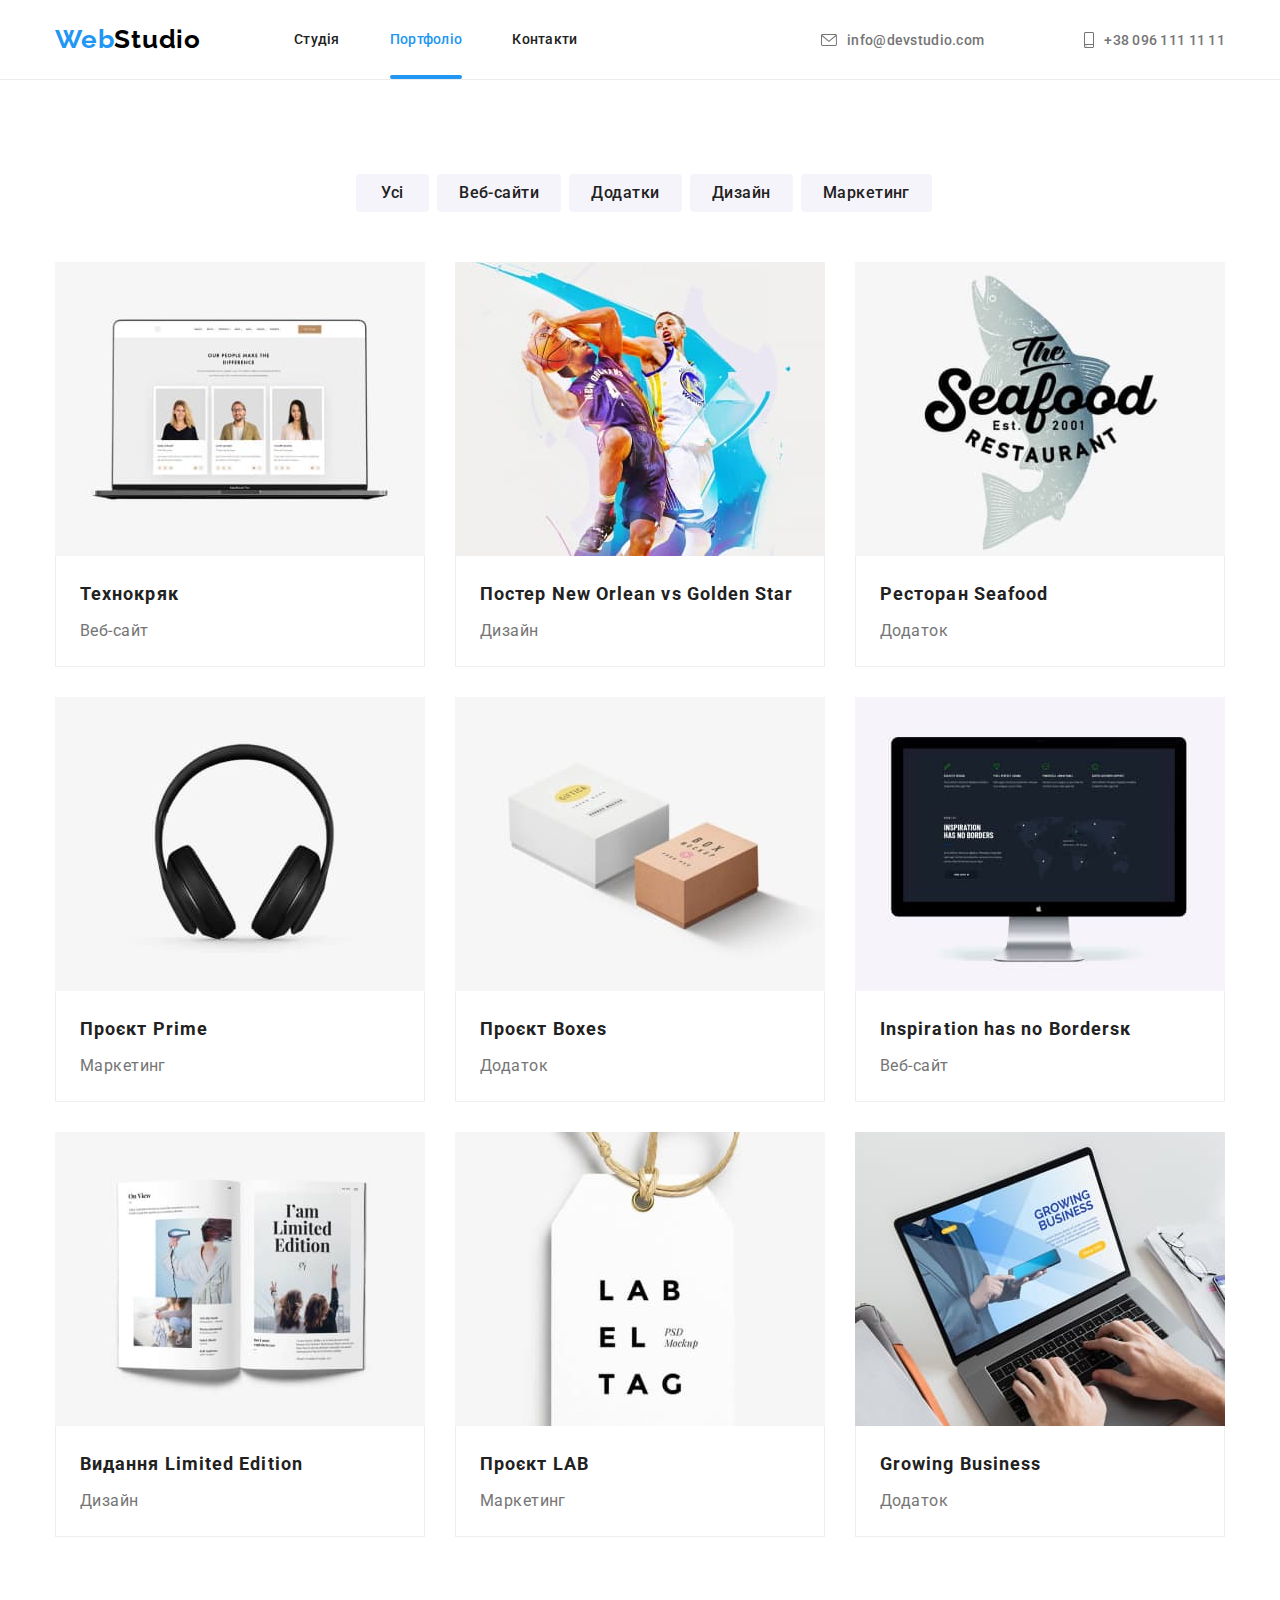
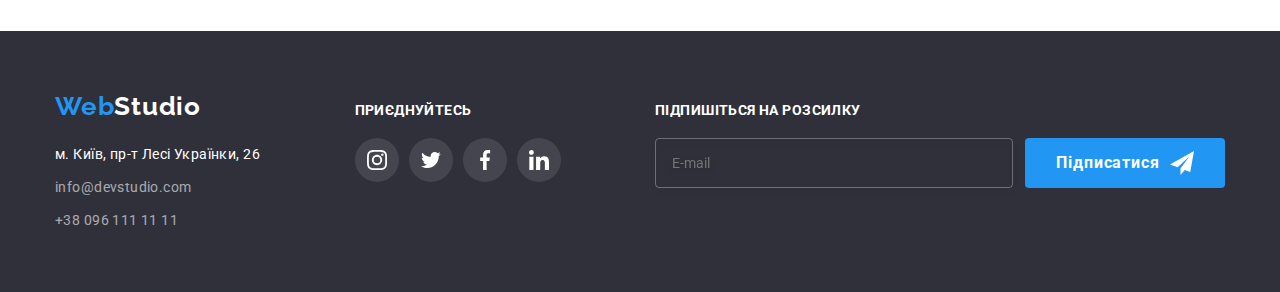
==== portfolio.html @ 98668992 "Initial commit" ====
<!DOCTYPE html>
<html lang="uk">
  <head>
    <meta charset="UTF-8" />
    <meta http-equiv="X-UA-Compatible" content="IE=edge" />
    <meta name="viewport" content="width=device-width, initial-scale=1.0" />
    <title>Portfolio</title>

    <!-- font family  -->
    <link rel="preconnect" href="https://fonts.googleapis.com" />
    <link rel="preconnect" href="https://fonts.gstatic.com" crossorigin />
    <link
      href="https://fonts.googleapis.com/css2?family=Raleway:wght@700&family=Roboto:wght@400;500;700;900&display=swap"
      rel="stylesheet"
    />
    <link
      rel="stylesheet"
      href="https://cdnjs.cloudflare.com/ajax/libs/modern-normalize/1.1.0/modern-normalize.css"
      integrity="sha512-Y0MM+V6ymRKN2zStTqzQ227DWhhp4Mzdo6gnlRnuaNCbc+YN/ZH0sBCLTM4M0oSy9c9VKiCvd4Jk44aCLrNS5Q=="
      crossorigin="anonymous"
      referrerpolicy="no-referrer"
    />
    <link rel="stylesheet" href="./css/style.css" />
  </head>

  <body>
    <!-- header -->
    <header class="header">
      <div class="container header-container">
        <nav class="nav">
          <a class="logo link" href="./index.html"> <span class="accent">Web</span>Studio</a>
          <ul class="site-nav list">
            <li class="nav-item"><a class="nav-link link" href="./index.html">Студія</a></li>
            <li class="nav-item">
              <a class="nav-link link current" href="./portfolio.html">Портфоліо</a>
            </li>
            <li class="nav-item"><a class="nav-link link" href="">Контакти</a></li>
          </ul>
        </nav>
        <ul class="cont-list list">
          <li class="nav-item">
            <a href="mailto:info@devstudio.com" class="cont-link link">
              <svg class="cont-icon" width="16" height="12">
                <use href="./images/icons.svg#icon-envelope"></use>
              </svg>
              info@devstudio.com
            </a>
          </li>
          <li class="nav-item">
            <a class="cont-link link" href="tel:+38 096 111 11 11">
              <svg class="cont-icon" width="10" height="16">
                <use href="./images/icons.svg#icon-smartphone"></use>
              </svg>
              +38 096 111 11 11
            </a>
          </li>
        </ul>
      </div>
    </header>
    <!-- main -->
    <main>
      <!-- section portfolio -->
      <section class="section portfolio">
        <div class="container">
          <h1 class="visually-hidden">projects</h1>
          <ul class="buttons list">
            <li><button class="filter-btn" type="button">Усі</button></li>
            <li><button class="filter-btn" type="button">Веб-сайти</button></li>
            <li><button class="filter-btn" type="button">Додатки</button></li>
            <li><button class="filter-btn" type="button">Дизайн</button></li>
            <li><button class="filter-btn" type="button">Маркетинг</button></li>
          </ul>
          <ul class="project list">
            <li class="project-item">
              <a href="" class="project-item-link">
                <div class="portfolio-over-wrap">
                  <img src="./images/portfolio_1.jpg" alt="web-site" width="370" />
                  <p class="portfolio-over-text">
                    Ресурс пропонує комплексні пропозиції з різним рівнем функціоналу та сервісів.
                    Все це дозволить відвідувачу отримати вичерпні відомості про компанію чи
                    приватну особy.
                  </p>
                </div>
                <div class="features">
                  <h2 class="portfolio-title">Технокряк</h2>
                  <p class="portfolio-text">Веб-сайт</p>
                </div>
              </a>
            </li>
            <li class="project-item">
              <a href="" class="project-item-link">
                <div class="portfolio-over-wrap">
                  <img src="./images/portfolio_2.jpg" alt="poster" width="370" />
                  <p class="portfolio-over-text">
                    Ресурс пропонує комплексні пропозиції з різним рівнем функціоналу та сервісів.
                    Все це дозволить відвідувачу отримати вичерпні відомості про компанію чи
                    приватну особу.
                  </p>
                </div>
                <div class="features">
                  <h2 class="portfolio-title">Постер New Orlean vs Golden Star</h2>
                  <p class="portfolio-text">Дизайн</p>
                </div>
              </a>
            </li>
            <li class="project-item">
              <a href="" class="project-item-link">
                <div class="portfolio-over-wrap">
                  <img src="./images/portfolio_3.jpg" alt="Restaurant" width="370" />
                  <p class="portfolio-over-text">
                    Ресурс пропонує комплексні пропозиції з різним рівнем функціоналу та сервісів.
                    Все це дозволить відвідувачу отримати вичерпні відомості про компанію чи
                    приватну особу.
                  </p>
                </div>
                <div class="features">
                  <h2 class="portfolio-title">Ресторан Seafood</h2>
                  <p class="portfolio-text">Додаток</p>
                </div>
              </a>
            </li>
            <li class="project-item">
              <a href="" class="project-item-link">
                <div class="portfolio-over-wrap">
                  <img src="./images/portfolio_4.jpg" alt="prime-project" width="370" />
                  <p class="portfolio-over-text">
                    Ресурс пропонує комплексні пропозиції з різним рівнем функціоналу та сервісів.
                    Все це дозволить відвідувачу отримати вичерпні відомості про компанію чи
                    приватну особу.
                  </p>
                </div>
                <div class="features">
                  <h2 class="portfolio-title">Проєкт Prime</h2>
                  <p class="portfolio-text">Маркетинг</p>
                </div>
              </a>
            </li>
            <li class="project-item">
              <a href="" class="project-item-link">
                <div class="portfolio-over-wrap">
                  <img src="./images/portfolio_5.jpg" alt="boxes-project" width="370" />
                  <p class="portfolio-over-text">
                    Ресурс пропонує комплексні пропозиції з різним рівнем функціоналу та сервісів.
                    Все це дозволить відвідувачу отримати вичерпні відомості про компанію чи
                    приватну особу.
                  </p>
                </div>
                <div class="features">
                  <h2 class="portfolio-title">Проєкт Boxes</h2>
                  <p class="portfolio-text">Додаток</p>
                </div>
              </a>
            </li>
            <li class="project-item">
              <a href="" class="project-item-link">
                <div class="portfolio-over-wrap">
                  <img src="./images/portfolio_6.jpg" alt="Inspiration" width="370" />
                  <p class="portfolio-over-text">
                    Ресурс пропонує комплексні пропозиції з різним рівнем функціоналу та сервісів.
                    Все це дозволить відвідувачу отримати вичерпні відомості про компанію чи
                    приватну особу.
                  </p>
                </div>
                <div class="features">
                  <h2 class="portfolio-title">Inspiration has no Bordersк</h2>
                  <p class="portfolio-text">Веб-сайт</p>
                </div>
              </a>
            </li>
            <li class="project-item">
              <a href="" class="project-item-link">
                <div class="portfolio-over-wrap">
                  <img src="./images/portfolio_7.jpg" alt="Limited-Edition" width="370" />
                  <p class="portfolio-over-text">
                    Ресурс пропонує комплексні пропозиції з різним рівнем функціоналу та сервісів.
                    Все це дозволить відвідувачу отримати вичерпні відомості про компанію чи
                    приватну особу.
                  </p>
                </div>
                <div class="features">
                  <h2 class="portfolio-title">Видання Limited Edition</h2>
                  <p class="portfolio-text">Дизайн</p>
                </div>
              </a>
            </li>
            <li class="project-item">
              <a href="" class="project-item-link">
                <div class="portfolio-over-wrap">
                  <img src="./images/portfolio_8.jpg" alt="LAB-project" width="370" />
                  <p class="portfolio-over-text">
                    Ресурс пропонує комплексні пропозиції з різним рівнем функціоналу та сервісів.
                    Все це дозволить відвідувачу отримати вичерпні відомості про компанію чи
                    приватну особу.
                  </p>
                </div>
                <div class="features">
                  <h2 class="portfolio-title">Проєкт LAB</h2>
                  <p class="portfolio-text">Маркетинг</p>
                </div>
              </a>
            </li>
            <li class="project-item">
              <a href="" class="project-item-link">
                <div class="portfolio-over-wrap">
                  <img src="./images/portfolio_9.jpg" alt="Growing-Business" width="370" />
                  <p class="portfolio-over-text">
                    Ресурс пропонує комплексні пропозиції з різним рівнем функціоналу та сервісів.
                    Все це дозволить відвідувачу отримати вичерпні відомості про компанію чи
                    приватну особу.
                  </p>
                </div>
                <div class="features">
                  <h2 class="portfolio-title">Growing Business</h2>
                  <p class="portfolio-text">Додаток</p>
                </div>
              </a>
            </li>
          </ul>
        </div>
      </section>
    </main>
    <!-- footer -->
    <footer class="footer">
      <div class="container footer-container">
        <div>
          <a class="footer-logo link" href="./index.html"> <span class="accent">Web</span>Studio</a>
          <address class="footer-address">
            <ul class="footer-list list">
              <li class="footer-adres-item">
                <a
                  class="contacts-adress link"
                  href="https://goo.gl/maps/Re9TB4cgeU6oJgfr6"
                  target="_blank"
                  rel="noopener noreferrer"
                  >м. Київ, пр-т Лесі Українки, 26</a
                >
              </li>
              <li class="footer-contact-item">
                <a class="contact-link link" href="mailto:info@devstudio.com">info@devstudio.com</a>
              </li>
              <li class="footer-contact-item">
                <a class="contact-link link" href="tel:+38 096 111 11 11">+38 096 111 11 11</a>
              </li>
            </ul>
          </address>
        </div>
        <div class="footer-social">
          <p class="footer-social-title">Приєднуйтесь</p>
          <ul class="footer-social-list list">
            <li class="footer-social-item">
              <a class="footer-social-link" href="">
                <svg class="footer-social-icon" width="20" height="20">
                  <use href="./images/icons.svg#icon-instagram-1"></use>
                </svg>
              </a>
            </li>
            <li class="footer-social-item">
              <a class="footer-social-link" href="">
                <svg class="footer-social-icon" width="20" height="20">
                  <use href="./images/icons.svg#icon-twit-1"></use>
                </svg>
              </a>
            </li>
            <li class="footer-social-item">
              <a class="footer-social-link" href="">
                <svg class="footer-social-icon" width="20" height="20">
                  <use href="./images/icons.svg#icon-facebook-1"></use>
                </svg>
              </a>
            </li>
            <li class="footer-social-item">
              <a class="footer-social-link" href="">
                <svg class="footer-social-icon" width="20" height="20">
                  <use href="./images/icons.svg#icon-linkedin-1"></use>
                </svg>
              </a>
            </li>
          </ul>
        </div>
        <div class="footer-signup">
          <form>
            <h2 class="footer-signup-title">Підпишіться на розсилку</h2>
            <div class="btn-icon">
              <input type="email" name="email" class="email-input" placeholder="E-mail"/>
              <button type="submit" class="form-send-btn">
                Підписатися
                <svg class="icon-btn" width="24" height="24">
                  <use href="./images/icons.svg#icon-send"></use>
                </svg>
              </button>
            </div>
          </form>
        </div>
      </div>
    </footer>
  </body>
</html>
---- css/style.css ----
:root {
  --main-color-white: #ffffff;
  --primary-tekst-color: #757575;
  --title-tekst-color: #212121;
  --accent-color: #2196f3;
  --accent-active: #188ce8;
  --background-color: #f5f4fa;
  --backgroung-color-accent: #2f303a;
  --box-shadow-color: rgba(0, 0, 0, 0.15);
  --border-works-color: #eeeeee;
  --timing-function: cubic-bezier(0.4, 0, 0.2, 1);
}

html {
  box-sizing: border-box;
}

*,
*::before,
*::after {
  box-sizing: inherit;
}

* {
  margin: 0;
  padding: 0;
  list-style: none;
  box-sizing: border-box;
}

p,
h1,
h2,
h3,
h4,
h5,
h6 {
  margin: 0;
}

ul,
ol {
  margin: 0;
  padding-left: 0;
}

button {
  cursor: pointer;
}

address {
  font-style: normal;
}

body {
  font-family: 'Roboto', sans-serif;
  font-size: 14px;
  color: var(--primary-tekst-color);
  background-color: var(--main-color-white);
  letter-spacing: 0.03em;
  margin: 0;
}

.link {
  text-decoration: none;
}

.list {
  list-style: none;
  padding: 0;
  margin: 0;
}

.container {
  width: 1200px;
  padding-left: 15px;
  margin: 0 auto;
  padding-right: 15px;
}

.box {
  margin: 0 auto;
}

img {
  display: block;
  max-width: 100%;
  height: auto;
}

.visually-hidden {
  position: absolute;
  white-space: nowrap;
  width: 1px;
  height: 1px;
  overflow: hidden;
  border: 0;
  padding: 0;
  clip: rect(0 0 0 0);
  clip-path: inset(50%);
  margin: -1px;
}

/* section*/

.section {
  padding-top: 94px;
  padding-bottom: 94px;
}

/* header */

header {
  padding: 24px 0;
  border-bottom: 1px solid #ececec;
}

.header-container {
  display: flex;
  align-items: center;
  gap: 30px;
}

/* logo */

.logo {
  font-family: 'Raleway';
  font-style: normal;
  font-weight: 700;
  font-size: 26px;
  line-height: calc(31 / 26);
  letter-spacing: 0.03em;
  color: #000000;
}
.accent {
  color: var(--accent-color);
}

/* site-nav */

.nav-item {
  margin-right: 50px;
}

.nav-item:last-child {
  margin-right: 0px;
}

.site-nav {
  position: relative;
  display: flex;
  margin-left: 93px;
}

.nav-link {
  font-weight: 500;
  line-height: calc(16 / 14);
  letter-spacing: 0.02em;
  color: var(--title-tekst-color);
  transition: color 250ms cubic-bezier(0.4, 0, 0.2, 1);
}

.site-nav a:hover,
.site-nav a:focus {
  color: var(--accent-color);
}

.site-nav .link {
  font-weight: 500;
  line-height: 1.14;
  letter-spacing: 0.02em;
  display: block;
}

.current {
  position: relative;
  color: var(--accent-color);
}

.current::after {
  position: absolute;
  content: '';
  width: 100%;
  height: 4px;
  border-radius: 4px;
  left: 0;
  background-color: var(--accent-color);
  bottom: -32px;
}

.nav {
  display: flex;
  align-items: center;
}

/* cont-nav */

.cont-list {
  display: flex;
  margin-left: auto;
  gap: 50px;
}

.cont-link {
  display: flex;
  font-weight: 500;
  line-height: calc(16 / 14);
  letter-spacing: 0.02em;
  align-items: center;
  color: var(--primary-tekst-color);
  transition: color 250ms cubic-bezier(0.4, 0, 0.2, 1);
}

.cont-link:hover,
.cont-link:focus {
  color: #2196f3;
}

.cont-icon {
  margin-right: 10px;
  fill: currentColor;
}

/* hero */

.hero-img {
  max-width: 1600px;
  height: 600px;
  margin-left: auto;
  margin-right: auto;
  background-image: linear-gradient(rgba(47, 48, 58, 0.4), rgba(47, 48, 58, 0.4)),
    url(../images/Img_hero.jpg);
  background-position: center;
  background-repeat: no-repeat;
  background-size: cover;
}

.hero {
  background-color: var(--backgroung-color-accent);
  text-align: center;
  padding: 200px 0;
}

.hero-title {
  margin-top: 0;
  margin-bottom: 30px;
  max-width: 696px;
  margin-left: auto;
  margin-right: auto;
  color: var(--main-color-white);
  font-weight: 900;
  font-size: 44px;
  line-height: calc(60 / 40);
  text-align: center;
  letter-spacing: 0.06em;
  text-transform: uppercase;
}

/* button */

.btn-hero {
  font-family: inherit;
  font-weight: 700;
  font-size: 16px;
  line-height: calc(30 / 16);
  display: flex;
  align-items: center;
  text-align: center;
  letter-spacing: 0.06em;
  color: var(--main-color-white);
  background-color: var(--accent-color);
  border: none;
  border-radius: 4px;
  cursor: pointer;
  display: inline-block;
  padding: 10px 32px;
  box-shadow: 0px 4px 4px var(--box-shadow-color);
  min-width: 216px;
  vertical-align: bottom;
  transition: background-color 250ms cubic-bezier(0.4, 0, 0.2, 1);
}

.btn-hero:hover,
.btn-hero:focus {
  color: var(--main-color-white);
  background-color: var(--accent-active);
}

/* features */

.work {
  padding-bottom: 0;
}

.feature-list {
  display: flex;
  gap: 30px;
}

.feature-icons {
  height: 120px;
  background-color: var(--background-color);
  margin-bottom: 30px;
  display: flex;
  align-items: center;
  justify-content: center;
}

.feature-title {
  font-size: 14px;
  line-height: calc(14 / 16);
  color: var(--title-tekst-color);
  text-transform: uppercase;
  margin-bottom: 10px;
}

.feature-text {
  margin-bottom: 10px;
  max-width: 270px;
  line-height: calc(24 / 14);
  color: var(--primary-tekst-color);
  letter-spacing: 0.03em;
}

.section-title {
  padding-top: 0;
  margin-bottom: 50px;
  text-align: center;
  flex-wrap: wrap;
  font-size: 36px;
  line-height: calc(42 / 36);
  color: var(--title-tekst-color);
}

/* чим ми займаємось */

.imgs {
  display: flex;
  gap: 30px;
}

.image-item {
  position: relative;
}

.image-text {
  display: flex;
  justify-content: center;
  align-items: center;
  position: absolute;
  width: 100%;
  height: 70px;

  font-family: 'Roboto';
  font-style: normal;
  font-weight: 700;
  font-size: 14px;
  line-height: calc(16 / 14);
  letter-spacing: 0.03em;
  text-transform: uppercase;
  background-color: rgba(47, 48, 58, 0.8);
  color: var(--main-color-white);
  bottom: 0px;
}

/* section team */

.team-social-list {
  display: flex;
  align-items: center;
  justify-content: center;
  margin-top: 16px;
  gap: 10px;
}

.team-social-link {
  width: 44px;
  height: 44px;
  border-radius: 50%;
  background-color: inherit;
  display: flex;
  align-items: center;
  justify-content: center;
  color: #afb1b8;
  transition: background-color 250ms cubic-bezier(0.4, 0, 0.2, 1),
    color 250ms cubic-bezier(0.4, 0, 0.2, 1);
}

.team-social-icon {
  fill: currentColor;
}

.team-social-link:hover,
.team-social-link:focus {
  background-color: var(--accent-color);
  color: var(--main-color-white);
}

.team-list {
  gap: 30px;
  display: flex;
  font-size: 16px;
  line-height: calc(19 / 16);
  text-align: center;
  letter-spacing: 0.03em;
}

.team {
  background-color: var(--background-color);
  margin: 0 auto;
  padding-bottom: 94px;
  padding-top: 94px;
}

.team-title {
  font-weight: 500;
  font-size: 16px;
  line-height: calc(19 / 16);
  color: var(--title-tekst-color);
  margin-bottom: 10px;
}

.team-item {
  background-color: var(--main-color-white);
  box-shadow: 0px 1px 3px rgba(0, 0, 0, 0.12), 0px 1px 1px rgba(0, 0, 0, 0.14),
    0px 2px 1px rgba(0, 0, 0, 0.2);
  border-radius: 0px 0px 4px 4px;
}

.team-text {
  font-size: 16px;
  line-height: calc(19 / 16);
  color: var(--primary-tekst-color);
}

.benefits {
  padding-top: 30px;
  padding-bottom: 30px;
}

/* section clients */

.clients {
  padding-top: 94px;
}

.clients-list {
  display: flex;
  align-items: center;
  justify-content: center;
  gap: 30px;
}

.clients-list-item {
  width: 170px;
  height: 92px;
}

.clients-link {
  width: 100%;
  height: 100%;
  display: flex;
  border: 1px solid #afb1b8;
  border-radius: 4px;
  color: #afb1b8;
  display: flex;
  align-items: center;
  justify-content: center;
  transition: color 250ms cubic-bezier(0.4, 0, 0.2, 1),
    border-color 250ms cubic-bezier(0.4, 0, 0.2, 1);
}

.clients-icon {
  fill: currentColor;
}

.clients-link:hover,
.clients-link:focus {
  color: var(--accent-color);
  border-color: var(--accent-color);
}

/* portfolio */

.filter-btn:hover,
.filter-btn:focus {
  box-shadow: 0px 3px 1px rgba(0, 0, 0, 0.1), 0px 1px 2px rgba(0, 0, 0, 0.08),
    0px 2px 2px rgba(0, 0, 0, 0.12);
  color: var(--main-color-white);
  background-color: var(--accent-color);
}

.filter-btn {
  padding: 6px 22px;
  min-width: 73px;
  margin-left: 8px;
  font-family: inherit;
  font-weight: 500;
  font-size: 16px;
  line-height: calc(26 / 16);
  text-align: center;
  letter-spacing: 0.03em;
  color: #212121;
  background-color: var(--background-color);
  border-radius: 4px;
  border: none;
  cursor: pointer;
  transition: background-color 250ms cubic-bezier(0.4, 0, 0.2, 1),
    color 250ms cubic-bezier(0.4, 0, 0.2, 1), box-shadow 250ms cubic-bezier(0.4, 0, 0.2, 1);
}

.buttons {
  display: flex;
  margin-bottom: 50px;
  justify-content: center;
}

.portfolio-over-wrap {
  overflow: hidden;
  position: relative;
  transition: transform 250ms cubic-bezier(0.4, 0, 0.2, 1);
}

.portfolio-over-text {
  position: absolute;
  padding: 63px 24px;
  bottom: 0;
  right: 0;
  font-family: 'Roboto', sans-serif;
  font-weight: 400;
  font-size: 18px;
  line-height: 28px;
  letter-spacing: 0.03em;
  text-transform: none;
  color: #ffffff;
  background-color: rgba(33, 150, 243, 0.9);
  transform: translateY(100%);
  transition: transform 250ms cubic-bezier(0.4, 0, 0.2, 1);
}

.project .item {
  width: calc((100% - 60px) / 3);
  padding-right: auto;
  padding-left: auto;
  display: inline-block;
}

.project-item-link:hover {
  box-shadow: 0px 4px 4px rgba(0, 0, 0, 0.25);
}

.project-item-link:hover .portfolio-over-wrap::before {
  transform: translateY(0);
}

.project-item-link:hover .portfolio-over-text {
  transform: translateY(0);
}

.portfolio-over-text:hover {
  opacity: 1;
}

.portfolio-over-wrap:hover::before {
  opacity: 1;
}

.project {
  display: flex;
  flex-wrap: wrap;
  gap: 30px;
}

.project .item {
  width: calc((100% - 60px) / 3);
}

.project .item:nth-last-child(-n + 3) {
  margin-bottom: 0;
}

.project-item-link {
  display: block;
  text-decoration: none;
  transition: box-shadow 250ms cubic-bezier(0.4, 0, 0.2, 1);
}

.portfolio-title {
  margin-bottom: 4px;
  font-size: 18px;
  line-height: calc(36 / 18);
  letter-spacing: 0.06em;
  color: var(--title-tekst-color);
}

.portfolio-text {
  font-size: 16px;
  line-height: calc(30 / 16);
  color: var(--primary-tekst-color);
}

.features {
  padding-top: 20px;
  padding-bottom: 20px;
  padding-left: 24px;
  padding-right: 24px;
  border-left: 1px solid var(--border-works-color);
  border-right: 1px solid var(--border-works-color);
  border-bottom: 1px solid var(--border-works-color);
}

/* footer */

.footer-container {
  display: flex;
  align-items: baseline;
  justify-content: space-between;
}

.footer {
  padding-top: 60px;
  padding-bottom: 60px;
  margin-right: auto;
  background-color: var(--backgroung-color-accent);
}

.footer-logo {
  display: inline-block;
  margin-right: 0;
  margin-bottom: 20px;
  font-family: 'Raleway';
  font-style: normal;
  font-weight: 700;
  font-size: 26px;
  line-height: calc(31 / 26);
  letter-spacing: 0.03em;
  color: var(--main-color-white);
}

.contacts-adress {
  font-style: normal;
  font-size: 14px;
  line-height: calc(24 / 14);
  color: var(--main-color-white);
}

.footer-contact-item :hover,
.footer-contact-item :focus {
  color: #2196f3;
}

.footer-contact-item,
.footer-adres-item {
  margin-bottom: 9px;
}

.footer-contact-item:last-child {
  margin-bottom: 0;
}

.contact-link {
  font-style: normal;
  font-size: 14px;
  line-height: calc(24 / 14);
  color: rgba(255, 255, 255, 0.6);
  transition: color 250ms cubic-bezier(0.4, 0, 0.2, 1);
}

.footer-social-title {
  font-weight: 700;
  font-size: 14px;
  line-height: calc(16 / 14);
  letter-spacing: 0.03em;
  text-transform: uppercase;
  color: #ffffff;
  margin-bottom: 20px;
}

.footer-social {
  align-items: baseline;
  margin-top: 0;
}

.footer-social-list {
  display: flex;
  justify-content: center;
  gap: 10px;
}

.footer-social-link {
  width: 44px;
  height: 44px;
  border-radius: 50%;
  background-color: rgba(255, 255, 255, 0.1);
  display: flex;
  align-items: center;
  justify-content: center;
  transition: background-color 250ms cubic-bezier(0.4, 0, 0.2, 1);
}

.footer-social-link:hover,
.footer-social-link:focus {
  background-color: #2196f3;
}

/* Footer sigh up */

.footer-signup {
  display: flex;
  flex-wrap: wrap;
}

.footer-signup-title {
  display: flex;
  margin-bottom: 20px;
  font-weight: 700;
  font-size: 14px;
  line-height: var(--leading-lh);
  letter-spacing: 0.03em;
  text-transform: uppercase;
  color: var(--main-color-white);
}

.btn-icon {
  display: flex;
  gap: 12px;
}

.email-input {
  padding: 15px 16px;
  width: 358px;
  background-color: inherit;
  outline: transparent;
  border-radius: 4px;
  border: 1px solid rgba(255, 255, 255, 0.3);
  filter: drop-shadow(0px 4px 4px rgba(0, 0, 0, 0.15));
  color: var(--main-color-white);
}

.form-send-btn {
  gap: 10px;
  display: flex;
  align-items: center;
  justify-content: center;
  border: none;
  min-width: 200px;
  height: 50px;
  font-weight: 700;
  font-size: 16px;
  line-height: 1.88;
  text-align: center;
  letter-spacing: 0.06em;
  background-color: #2196f3;
  border-radius: 4px;
  color: #ffffff;
  transition-property: background-color, fill;
  transition-duration: 250ms;
  transition-timing-function: var(--timing-function);
  cursor: pointer;
}

.form-send-btn:hover {
  background-color: var(--accent-active);
  box-shadow: 0px 4px 4px rgba(0, 0, 0, 0.15);
}

.icon-btn {
  fill: var(--main-color);
}

/* modal icon */

.backdrop {
  position: fixed;
  top: 0;
  left: 0;
  width: 100%;
  height: 100%;
  background-color: transparent;
  transition: opacity 250ms cubic-bezier(0.4, 0, 0.2, 1),
    visibility 250ms cubic-bezier(0.4, 0, 0.2, 1);
}

.modal {
  padding: 40px;
  position: absolute;
  top: 50%;
  left: 50%;
  transform: translate(-50%, -50%) scale(1);
  min-height: 581px;
  min-width: 528px;
  background-color: var(--main-color-white);
  box-shadow: 0px 1px 3px rgba(0, 0, 0, 0.12), 0px 1px 1px rgba(0, 0, 0, 0.14),
    0px 2px 1px rgba(0, 0, 0, 0.2);
  border-radius: 4px;
  transform: translate(-50%, -50%) scale(1);
  transition: transform 250ms cubic-bezier(0.4, 0, 0.2, 1);
}

.backdrop.is-hidden .modal {
  transform: translate(-50%, -50%) scale(0);
}

.modal-btn {
  position: absolute;
  top: 8px;
  right: 8px;
  width: 30px;
  height: 30px;
  display: flex;
  align-items: center;
  justify-content: center;
  border: 1px solid rgba(0, 0, 0, 0.1);
  border-radius: 50%;
  background-color: transparent;
  cursor: pointer;
}

.modal-btn:hover,
.modal-btn:focus {
  fill: var(--accent-color);
  transition: fill 250ms cubic-bezier(0.4, 0, 0.2, 1);
}

.is-hidden {
  opacity: 0;
  visibility: hidden;
  pointer-events: none;
}

textarea {
  resize: none;
}

.form-title {
  font-weight: 700;
  font-size: 20px;
  line-height: 1.15;
  text-align: center;
  letter-spacing: 0.03em;
  color: var(--title-tekst-color);
  justify-content: center;
  margin-bottom: 12px;
}

.form-field {
  position: relative;
  margin-bottom: 10px;
}

.form-label {
  display: block;
  font-size: 12px;
  line-height: 1.16;
  letter-spacing: 0.01em;
  color: var(--title-text-color);
  margin-bottom: 4px;
}

.form-input {
  height: 40px;
  width: 100%;
  padding: 11px;
  padding-left: 42px;
  font: inherit;
  outline: transparent;
  border: 1px solid rgba(33, 33, 33, 0.2);
  border-radius: 4px;
  transition-property: background-color, fill;
  transition-duration: 250ms;
  transition-timing-function: var(--timing-function);
}

.form-input:focus,
.form-area:focus {
  border: 1px solid #2196f3;
}

.form-input:focus ~ .icon-form {
  fill: #2196f3;
}

.icon-form {
  position: absolute;
  left: 12px;
  bottom: 2px;
  display: inline-block;
  transform: translateY(-50%);
}

.icon-form:hover,
.icon-form:focus {
  fill: var(--accent-color);
  transition: fill 250ms cubic-bezier(0.4, 0, 0.2, 1);
}

.form-comment {
  position: relative;
  margin-bottom: 20px;
}

.commentar {
  font-size: 12px;
  line-height: 1.16;
  letter-spacing: 0.01em;
  color: var(--title-text-color);
  transform: translateY(-120%);
  margin-bottom: 4px;
}

.form-area {
  display: block;
  width: 100%;
  padding: 12px 16px;
  height: 120px;
  outline: transparent;
  border: 1px solid rgba(33, 33, 33, 0.2);
  border-radius: 4px;
  font-size: 12px;
  line-height: 1.16;
  letter-spacing: 0.01em;
}

.form-area::placeholder {
  color: rgba(117, 117, 117, 0.5);
}

.form-checkbox {
}

.label-check {
  display: flex;
  align-items: center;
  justify-content: center;
  font-size: 14px;
  line-height: 1.71;
  letter-spacing: 0.03em;
  color: #757575;
}

.input-checkbox {
  position: absolute;
  width: 1px;
  height: 1px;
  margin: -1px;
  border: 0;
  padding: 0;
  clip: rect(0 0 0 0);
  overflow: hidden;
}

.icon-checkbox {
  display: inline-block;
  margin-right: 7px;
  width: 16px;
  height: 15px;
  border-radius: 2px;
  border: 2px solid #212121;
  transition-property: background-color, fill;
  transition-duration: 250ms;
  transition-timing-function: var(--timing-function);
  cursor: pointer;
}

.policy {
  font-size: 14px;
  line-height: 1.71;
  margin-left: 5px;
  letter-spacing: 0.03em;
  color: #188ce8;
}

.input-checkbox:checked + .icon-checkbox {
  border-color: #2196f3;
  background-color: #2196f3;
  background-image: url(/images/check.svg);
  background-size: contain;
  background-origin: border-box;
}

.form-btn {
  font-family: 'Roboto', sans-serif;
  text-align: center;
  line-height: 30px;
  display: flex;
  align-items: center;
  justify-content: center;
  min-width: 200px;
  height: 50px;
  font-weight: 700;
  font-size: 16px;
  line-height: 1.88;
  letter-spacing: 0.06em;
  color: var(--main-color-white);
  background-color: #2196f3;
  border: none;
  border-radius: 4px;
  margin: 30px auto 0;
  cursor: pointer;
  transition: background-color 250ms cubic-bezier(0.4, 0, 0.2, 1);
}

.form-btn:hover,
.form-btn:focus {
  background-color: var(--accent-active);
  box-shadow: 0px 4px 4px rgba(0, 0, 0, 0.15);
  transition: box-shadow 250ms cubic-bezier(0.4, 0, 0.2, 1),
    background-color 250ms cubic-bezier(0.4, 0, 0.2, 1);
}
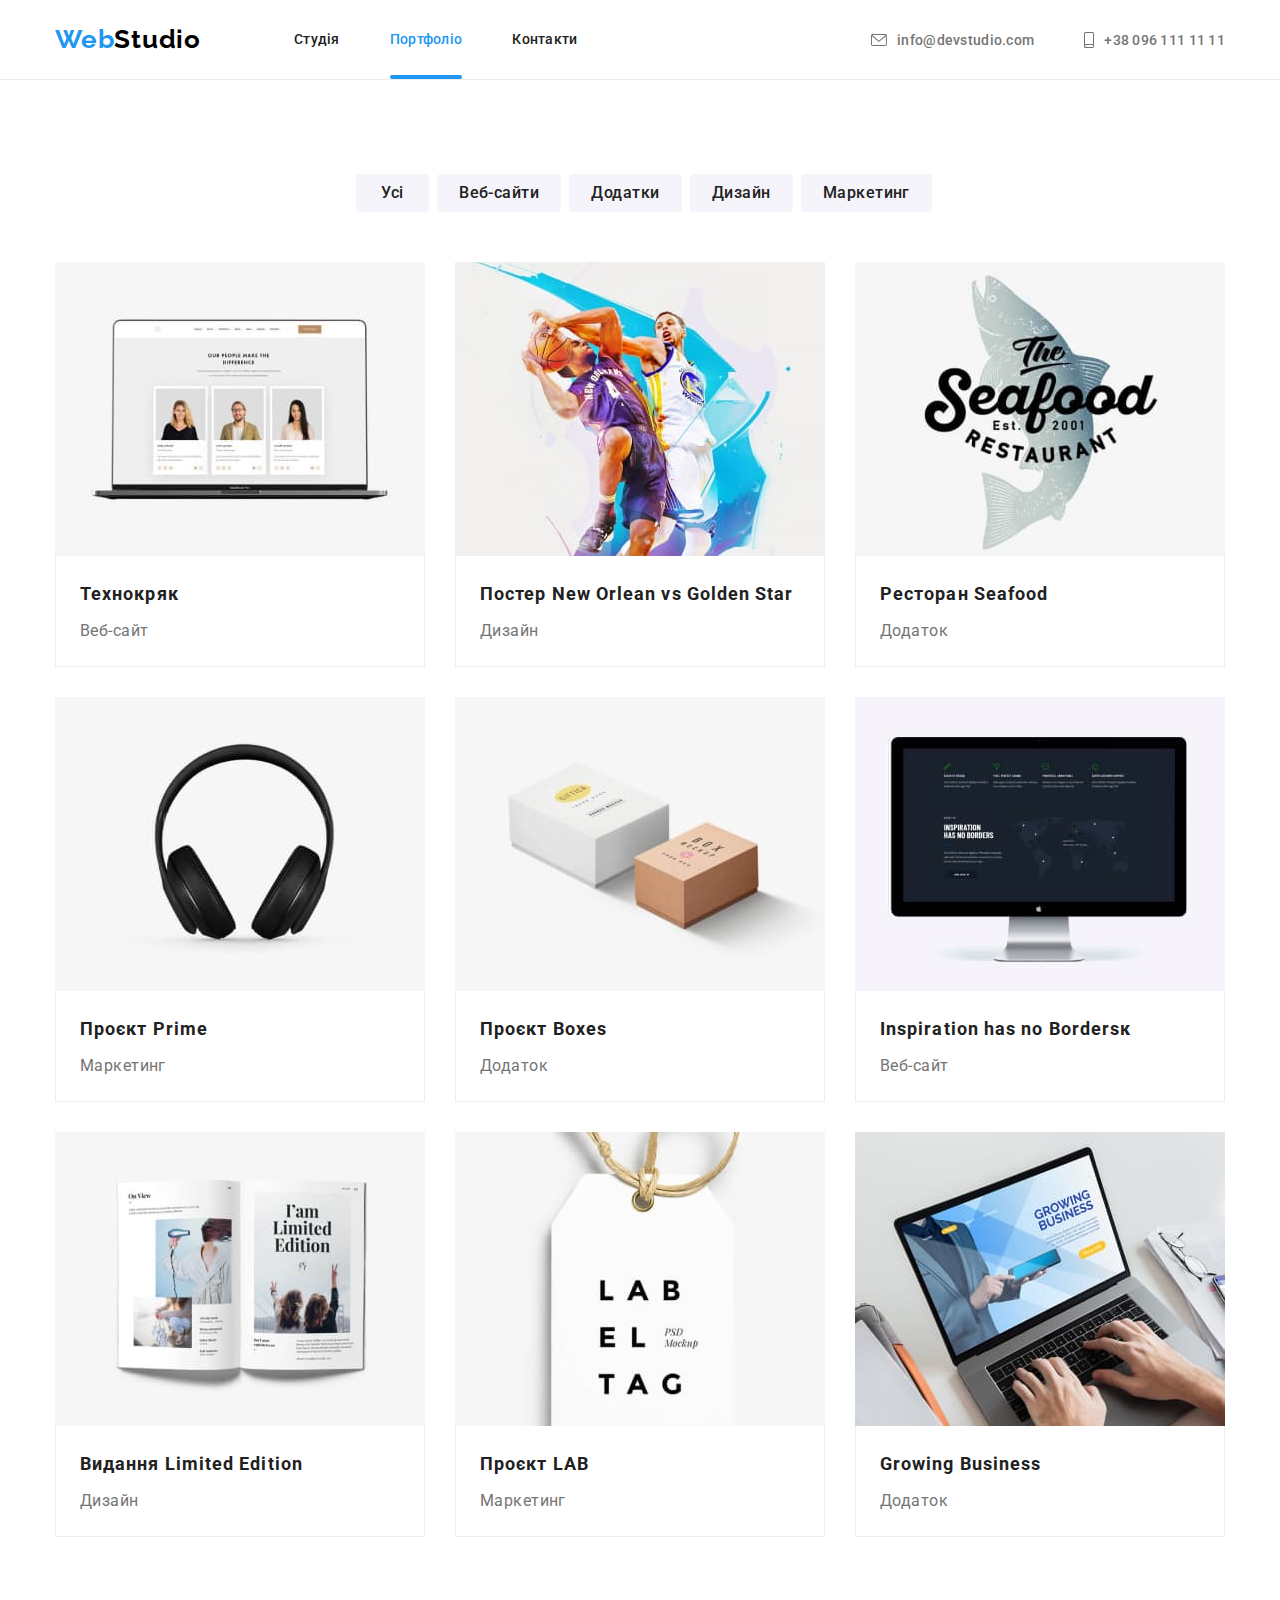
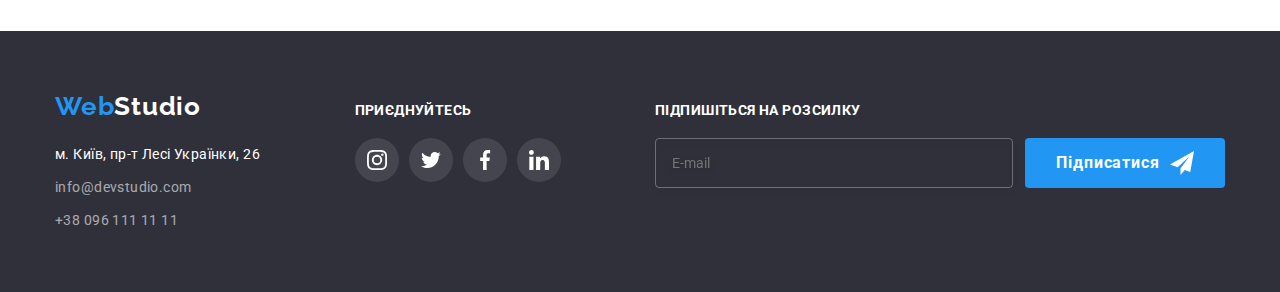
==== commit 4e7ffa9d: "Homework7" ====
--- a/portfolio.html
+++ b/portfolio.html
@@ -20,35 +20,35 @@
       crossorigin="anonymous"
       referrerpolicy="no-referrer"
     />
-    <link rel="stylesheet" href="./css/style.css" />
+    <link rel="stylesheet" href="./css/main.min.css" />
   </head>
 
   <body>
     <!-- header -->
     <header class="header">
-      <div class="container header-container">
-        <nav class="nav">
+      <div class="container header__container">
+        <nav class="navigation">
           <a class="logo link" href="./index.html"> <span class="accent">Web</span>Studio</a>
-          <ul class="site-nav list">
-            <li class="nav-item"><a class="nav-link link" href="./index.html">Студія</a></li>
-            <li class="nav-item">
-              <a class="nav-link link current" href="./portfolio.html">Портфоліо</a>
-            </li>
-            <li class="nav-item"><a class="nav-link link" href="">Контакти</a></li>
+          <ul class="menu list">
+            <li class="menu__item"><a class="menu__link link" href="./index.html">Студія</a></li>
+            <li class="menu__item">
+              <a class="menu__link link current" href="">Портфоліо</a>
+            </li>
+            <li class="menu__item"><a class="menu__link link" href="">Контакти</a></li>
           </ul>
         </nav>
-        <ul class="cont-list list">
-          <li class="nav-item">
-            <a href="mailto:info@devstudio.com" class="cont-link link">
-              <svg class="cont-icon" width="16" height="12">
+        <ul class="connect list">
+          <li class="connect__item">
+            <a href="mailto:info@devstudio.com" class="connect__link link">
+              <svg class="connect__icon" width="16" height="12">
                 <use href="./images/icons.svg#icon-envelope"></use>
               </svg>
               info@devstudio.com
             </a>
           </li>
-          <li class="nav-item">
-            <a class="cont-link link" href="tel:+38 096 111 11 11">
-              <svg class="cont-icon" width="10" height="16">
+          <li class="connect__item">
+            <a class="connect__link link" href="tel:+38 096 111 11 11">
+              <svg class="connect__icon" width="10" height="16">
                 <use href="./images/icons.svg#icon-smartphone"></use>
               </svg>
               +38 096 111 11 11
@@ -225,8 +225,8 @@
         <div>
           <a class="footer-logo link" href="./index.html"> <span class="accent">Web</span>Studio</a>
           <address class="footer-address">
-            <ul class="footer-list list">
-              <li class="footer-adres-item">
+            <ul class="footer-address__list list">
+              <li class="footer-adres__item">
                 <a
                   class="contacts-adress link"
                   href="https://goo.gl/maps/Re9TB4cgeU6oJgfr6"
@@ -235,42 +235,42 @@
                   >м. Київ, пр-т Лесі Українки, 26</a
                 >
               </li>
-              <li class="footer-contact-item">
+              <li class="footer-contact__item">
                 <a class="contact-link link" href="mailto:info@devstudio.com">info@devstudio.com</a>
               </li>
-              <li class="footer-contact-item">
+              <li class="footer-contact__item">
                 <a class="contact-link link" href="tel:+38 096 111 11 11">+38 096 111 11 11</a>
               </li>
             </ul>
           </address>
         </div>
         <div class="footer-social">
-          <p class="footer-social-title">Приєднуйтесь</p>
-          <ul class="footer-social-list list">
+          <p class="footer-social__title">Приєднуйтесь</p>
+          <ul class="footer-social__list list">
             <li class="footer-social-item">
-              <a class="footer-social-link" href="">
-                <svg class="footer-social-icon" width="20" height="20">
+              <a class="footer-social__link" href="">
+                <svg class="footer-social__icon" width="20" height="20">
                   <use href="./images/icons.svg#icon-instagram-1"></use>
                 </svg>
               </a>
             </li>
-            <li class="footer-social-item">
-              <a class="footer-social-link" href="">
-                <svg class="footer-social-icon" width="20" height="20">
+            <li class="footer-social__item">
+              <a class="footer-social__link" href="">
+                <svg class="footer-social__icon" width="20" height="20">
                   <use href="./images/icons.svg#icon-twit-1"></use>
                 </svg>
               </a>
             </li>
-            <li class="footer-social-item">
-              <a class="footer-social-link" href="">
-                <svg class="footer-social-icon" width="20" height="20">
+            <li class="footer-social__item">
+              <a class="footer-social__link" href="">
+                <svg class="footer-social__icon" width="20" height="20">
                   <use href="./images/icons.svg#icon-facebook-1"></use>
                 </svg>
               </a>
             </li>
-            <li class="footer-social-item">
-              <a class="footer-social-link" href="">
-                <svg class="footer-social-icon" width="20" height="20">
+            <li class="footer-social__item">
+              <a class="footer-social__link" href="">
+                <svg class="footer-social__icon" width="20" height="20">
                   <use href="./images/icons.svg#icon-linkedin-1"></use>
                 </svg>
               </a>
@@ -279,9 +279,9 @@
         </div>
         <div class="footer-signup">
           <form>
-            <h2 class="footer-signup-title">Підпишіться на розсилку</h2>
+            <h2 class="footer-signup__title">Підпишіться на розсилку</h2>
             <div class="btn-icon">
-              <input type="email" name="email" class="email-input" placeholder="E-mail"/>
+              <input type="email" name="email" class="email-input" placeholder="E-mail" />
               <button type="submit" class="form-send-btn">
                 Підписатися
                 <svg class="icon-btn" width="24" height="24">
@@ -293,5 +293,56 @@
         </div>
       </div>
     </footer>
+    <div class="backdrop is-hidden" data-modal>
+      <div class="modal">
+        <button type="button" class="modal-btn" data-modal-close>
+          <svg class="modal-close-icon" width="18" height="18">
+            <use href="./images/icons.svg#icon-close"></use>
+          </svg>
+        </button>
+        <p class="form-title">Залиште свої дані, ми вам передзвонимо</p>
+        <form class="modal-form">
+          <div class="form-field">
+            <label for="name" class="form-label">Ім'я</label>
+            <input type="text" class="form-input" name="user-text" id="name" />
+            <svg class="icon-form" width="18" height="18">
+              <use href="./images/icons.svg#icon-person"></use>
+            </svg>
+          </div>
+          <div class="form-field">
+            <label for="name" class="form-label">Телефон</label>
+            <input type="tel" class="form-input" name="tel" id="name" />
+            <svg class="icon-form" width="18" height="18">
+              <use href="./images/icons.svg#icon-phone"></use>
+            </svg>
+          </div>
+          <div class="form-field">
+            <label for="name" class="form-label">Пошта</label>
+            <input type="email" class="form-input" name="email" id="name" />
+            <svg class="icon-form" width="18" height="18">
+              <use href="./images/icons.svg#icon-email"></use>
+            </svg>
+          </div>
+          <div class="form-comment">
+            <label for="comment" class="form-label">Коментар</label>
+            <textarea
+              class="form-area"
+              name="comment"
+              id="comment"
+              placeholder="Введіть текст"
+            ></textarea>
+          </div>
+          <div class="form-checkbox">
+            <label for="text" class="label-check">
+              <input type="checkbox" class="input-checkbox" name="text" value="text" id="text" />
+              <span class="icon-checkbox"></span>
+              Погоджуюся з розсилкою та приймаю<a class="policy" href="#">Умови договору</a>
+            </label>
+          </div>
+          <button class="form-btn" type="submit">Відправити</button>
+        </form>
+      </div>
+    </div>
+    <script src="./js/modal.js"></script>
   </body>
 </html>
--- a/css/main.min.css
+++ b/css/main.min.css
@@ -0,0 +1 @@
+:root{--main-color-white: #ffffff;--primary-tekst-color: #757575;--title-tekst-color: #212121;--accent-color: #2196f3;--accent-active: #188ce8;--background-color: #f5f4fa;--backgroung-color-accent: #2f303a;--box-shadow-color: rgba(0, 0, 0, 0.15);--border-works-color: #eeeeee;--timing-function: cubic-bezier(0.4, 0, 0.2, 1)}html{box-sizing:border-box}*,*::before,*::after{box-sizing:inherit}*{margin:0;padding:0;list-style:none;box-sizing:border-box}p,h1,h2,h3,h4,h5,h6{margin:0}ul,ol{margin:0;padding-left:0}button{cursor:pointer}address{font-style:normal}body{font-family:"Roboto",sans-serif;font-size:14px;color:var(--primary-tekst-color);background-color:var(--main-color-white);letter-spacing:.03em;margin:0}.link{text-decoration:none}.list{list-style:none;padding:0;margin:0}.box{margin:0 auto}img{display:block;max-width:100%;height:auto}.visually-hidden{position:absolute;white-space:nowrap;width:1px;height:1px;overflow:hidden;border:0;padding:0;clip:rect(0 0 0 0);-webkit-clip-path:inset(50%);clip-path:inset(50%);margin:-1px}.container{width:1200px;padding-left:15px;margin:0 auto;padding-right:15px}.btn__hero{font-family:inherit;font-weight:700;font-size:16px;line-height:1.875;display:flex;align-items:center;text-align:center;letter-spacing:.06em;color:var(--main-color-white);background-color:var(--accent-color);border:none;border-radius:4px;cursor:pointer;display:inline-block;padding:10px 32px;box-shadow:0px 4px 4px var(--box-shadow-color);min-width:216px;vertical-align:bottom;transition:background-color 250ms cubic-bezier(0.4, 0, 0.2, 1)}.btn__hero:hover,.btn__hero:focus{color:var(--main-color-white);background-color:var(--accent-active)}.section{padding-top:94px;padding-bottom:94px}.section-title{padding-top:0;margin-bottom:50px;text-align:center;flex-wrap:wrap;font-size:36px;line-height:1.1666666667;color:var(--title-tekst-color)}header{padding:24px 0;border-bottom:1px solid #ececec}.header__container{display:flex;align-items:center;gap:30px}.logo{font-family:"Raleway";font-style:normal;font-weight:700;font-size:26px;line-height:1.1923076923;letter-spacing:.03em;color:#000}.accent{color:var(--accent-color)}.menu__item{margin-right:50px}.menu__item:last-child{margin-right:0px}.menu{position:relative;display:flex;margin-left:93px}.menu a:hover,.menu a:focus{color:var(--accent-color)}.menu__link{font-weight:500;line-height:1.1428571429;letter-spacing:.02em;color:var(--title-tekst-color);transition:color 250ms cubic-bezier(0.4, 0, 0.2, 1)}.menu .link{font-weight:500;line-height:1.14;letter-spacing:.02em;display:block}.current{position:relative;color:var(--accent-color)}.current::after{position:absolute;content:"";width:100%;height:4px;border-radius:4px;left:0;background-color:var(--accent-color);bottom:-32px}.navigation{display:flex;align-items:center}.connect{display:flex;margin-left:auto;gap:50px}.connect__link{display:flex;font-weight:500;line-height:1.1428571429;letter-spacing:.02em;align-items:center;color:var(--primary-tekst-color);transition:color 250ms cubic-bezier(0.4, 0, 0.2, 1)}.connect__link:hover,.connect__link:focus{color:#2196f3}.connect__icon{margin-right:10px;fill:currentColor}.backdrop{position:fixed;top:0;left:0;width:100%;height:100%;background-color:rgba(0,0,0,0);transition:opacity 250ms cubic-bezier(0.4, 0, 0.2, 1),visibility 250ms cubic-bezier(0.4, 0, 0.2, 1)}.modal{padding:40px;position:absolute;top:50%;left:50%;transform:translate(-50%, -50%) scale(1);min-height:581px;min-width:528px;background-color:var(--main-color-white);box-shadow:0px 1px 3px rgba(0,0,0,.12),0px 1px 1px rgba(0,0,0,.14),0px 2px 1px rgba(0,0,0,.2);border-radius:4px;transform:translate(-50%, -50%) scale(1);transition:transform 250ms cubic-bezier(0.4, 0, 0.2, 1)}.backdrop.is-hidden .modal{transform:translate(-50%, -50%) scale(0)}.modal-btn{position:absolute;top:8px;right:8px;width:30px;height:30px;display:flex;align-items:center;justify-content:center;border:1px solid rgba(0,0,0,.1);border-radius:50%;background-color:rgba(0,0,0,0);cursor:pointer}.modal-btn:hover,.modal-btn:focus{fill:var(--accent-color);transition:fill 250ms cubic-bezier(0.4, 0, 0.2, 1)}.is-hidden{opacity:0;visibility:hidden;pointer-events:none}textarea{resize:none}.form-title{font-weight:700;font-size:20px;line-height:1.15;text-align:center;letter-spacing:.03em;color:var(--title-tekst-color);justify-content:center;margin-bottom:12px}.form-field{position:relative;margin-bottom:10px}.form-label{display:block;font-size:12px;line-height:1.16;letter-spacing:.01em;color:var(--title-text-color);margin-bottom:4px}.form-input{height:40px;width:100%;padding:11px;padding-left:42px;font:inherit;outline:rgba(0,0,0,0);border:1px solid rgba(33,33,33,.2);border-radius:4px;transition-property:background-color,fill;transition-duration:250ms;transition-timing-function:var(--timing-function)}.form-input .form-area:focus,.form-input:focus{border:1px solid #2196f3}.form-input:focus~.icon-form{fill:#2196f3}.icon-form{position:absolute;left:12px;bottom:2px;display:inline-block;transform:translateY(-50%)}.icon-form:hover,.icon-form:focus{fill:var(--accent-color);transition:fill 250ms cubic-bezier(0.4, 0, 0.2, 1)}.form-comment{position:relative;margin-bottom:20px}.commentar{font-size:12px;line-height:1.16;letter-spacing:.01em;color:var(--title-text-color);transform:translateY(-120%);margin-bottom:4px}.form-area{display:block;width:100%;padding:12px 16px;height:120px;outline:rgba(0,0,0,0);border:1px solid rgba(33,33,33,.2);border-radius:4px;font-size:12px;line-height:1.16;letter-spacing:.01em}.form-area::-moz-placeholder{color:rgba(117,117,117,.5)}.form-area:-ms-input-placeholder{color:rgba(117,117,117,.5)}.form-area::placeholder{color:rgba(117,117,117,.5)}.label-check{display:flex;align-items:center;justify-content:center;font-size:14px;line-height:1.71;letter-spacing:.03em;color:#757575}.input-checkbox{position:absolute;width:1px;height:1px;margin:-1px;border:0;padding:0;clip:rect(0 0 0 0);overflow:hidden}.input-checkbox:checked+.icon-checkbox{border-color:#2196f3;background-color:#2196f3;background-image:url(/images/check.svg);background-size:contain;background-origin:border-box}.icon-checkbox{display:inline-block;margin-right:7px;width:16px;height:15px;border-radius:2px;border:2px solid #212121;transition-property:background-color,fill;transition-duration:250ms;transition-timing-function:var(--timing-function);cursor:pointer}.policy{font-size:14px;line-height:1.71;margin-left:5px;letter-spacing:.03em;color:#188ce8}.form-btn{font-family:"Roboto",sans-serif;text-align:center;line-height:30px;display:flex;align-items:center;justify-content:center;min-width:200px;height:50px;font-weight:700;font-size:16px;line-height:1.88;letter-spacing:.06em;color:var(--main-color-white);background-color:#2196f3;border:none;border-radius:4px;margin:30px auto 0;cursor:pointer;transition:background-color 250ms cubic-bezier(0.4, 0, 0.2, 1)}.form-btn:hover,.form-btn:focus{background-color:var(--accent-active);box-shadow:0px 4px 4px rgba(0,0,0,.15);transition:box-shadow 250ms cubic-bezier(0.4, 0, 0.2, 1),background-color 250ms cubic-bezier(0.4, 0, 0.2, 1)}.hero-img{max-width:1600px;height:600px;margin-left:auto;margin-right:auto;background-image:linear-gradient(rgba(47, 48, 58, 0.4), rgba(47, 48, 58, 0.4)),url(../images/Img_hero.jpg);background-position:center;background-repeat:no-repeat;background-size:cover}.hero{background-color:var(--backgroung-color-accent);text-align:center;padding:200px 0}.hero__title{margin-top:0;margin-bottom:30px;max-width:696px;margin-left:auto;margin-right:auto;color:var(--main-color-white);font-weight:900;font-size:44px;line-height:1.5;text-align:center;letter-spacing:.06em;text-transform:uppercase}.features{padding-bottom:0}.feature__list{display:flex;gap:30px}.feature__icons{height:120px;background-color:var(--background-color);margin-bottom:30px;display:flex;align-items:center;justify-content:center}.feature__title{font-size:14px;line-height:.875;color:var(--title-tekst-color);text-transform:uppercase;margin-bottom:10px}.feature__text{margin-bottom:10px;max-width:270px;line-height:1.7142857143;color:var(--primary-tekst-color);letter-spacing:.03em}.image{display:flex;gap:30px}.image__item{position:relative}.image__text{display:flex;justify-content:center;align-items:center;position:absolute;width:100%;height:70px;font-family:"Roboto";font-style:normal;font-weight:700;font-size:14px;line-height:1.1428571429;letter-spacing:.03em;text-transform:uppercase;background-color:rgba(47,48,58,.8);color:var(--main-color-white);bottom:0px}.team-social{display:flex;align-items:center;justify-content:center;margin-top:16px;gap:10px}.team-social__link{width:44px;height:44px;border-radius:50%;background-color:inherit;display:flex;align-items:center;justify-content:center;color:#afb1b8;transition:background-color 250ms cubic-bezier(0.4, 0, 0.2, 1),color 250ms cubic-bezier(0.4, 0, 0.2, 1)}.team-social__link:hover,.team-social__link:focus{background-color:var(--accent-color);color:var(--main-color-white)}.team-social__icon{fill:currentColor}.team-list{gap:30px;display:flex;font-size:16px;line-height:1.1875;text-align:center;letter-spacing:.03em}.team{background-color:var(--background-color);margin:0 auto;padding-bottom:94px;padding-top:94px}.team-title{font-weight:500;font-size:16px;line-height:1.1875;color:var(--title-tekst-color);margin-bottom:10px}.team-item{background-color:var(--main-color-white);box-shadow:0px 1px 3px rgba(0,0,0,.12),0px 1px 1px rgba(0,0,0,.14),0px 2px 1px rgba(0,0,0,.2);border-radius:0px 0px 4px 4px}.team-text{font-size:16px;line-height:1.1875;color:var(--primary-tekst-color)}.benefits{padding-top:30px;padding-bottom:30px}.clients{padding-top:94px}.clients-list{display:flex;align-items:center;justify-content:center;gap:30px}.clients-list__item{width:170px;height:92px}.clients-link{width:100%;height:100%;display:flex;border:1px solid #afb1b8;border-radius:4px;color:#afb1b8;display:flex;align-items:center;justify-content:center;transition:color 250ms cubic-bezier(0.4, 0, 0.2, 1),border-color 250ms cubic-bezier(0.4, 0, 0.2, 1)}.clients-link:hover,.clients-link:focus{color:var(--accent-color);border-color:var(--accent-color)}.clients-icon{fill:currentColor}.filter-btn{padding:6px 22px;min-width:73px;margin-left:8px;font-family:inherit;font-weight:500;font-size:16px;line-height:1.625;text-align:center;letter-spacing:.03em;color:#212121;background-color:var(--background-color);border-radius:4px;border:none;cursor:pointer;transition:background-color 250ms cubic-bezier(0.4, 0, 0.2, 1),color 250ms cubic-bezier(0.4, 0, 0.2, 1),box-shadow 250ms cubic-bezier(0.4, 0, 0.2, 1)}.filter-btn:hover,.filter-btn:focus{box-shadow:0px 3px 1px rgba(0,0,0,.1),0px 1px 2px rgba(0,0,0,.08),0px 2px 2px rgba(0,0,0,.12);color:var(--main-color-white);background-color:var(--accent-color)}.buttons{display:flex;margin-bottom:50px;justify-content:center}.portfolio-over-wrap{overflow:hidden;position:relative;transition:transform 250ms cubic-bezier(0.4, 0, 0.2, 1)}.project-item-link:hover .portfolio-over-wrap::before{transform:translateY(0)}.portfolio-over-wrap:hover::before{opacity:1}.portfolio-over-text{position:absolute;padding:63px 24px;bottom:0;right:0;font-family:"Roboto",sans-serif;font-weight:400;font-size:18px;line-height:28px;letter-spacing:.03em;text-transform:none;color:#fff;background-color:rgba(33,150,243,.9);transform:translateY(100%);transition:transform 250ms cubic-bezier(0.4, 0, 0.2, 1)}.portfolio-over-text:hover{opacity:1}.project-item-link:hover .portfolio-over-text{transform:translateY(0)}.project .item{width:calc((100% - 60px)/3);padding-right:auto;padding-left:auto;display:inline-block}.project{display:flex;flex-wrap:wrap;gap:30px}.project .item{width:calc((100% - 60px)/3)}.project .item:nth-last-child(-n+3){margin-bottom:0}.project-item-link{display:block;text-decoration:none;transition:box-shadow 250ms cubic-bezier(0.4, 0, 0.2, 1)}.project-item-link:hover{box-shadow:0px 4px 4px rgba(0,0,0,.25)}.portfolio-title{margin-bottom:4px;font-size:18px;line-height:2;letter-spacing:.06em;color:var(--title-tekst-color)}.portfolio-text{font-size:16px;line-height:1.875;color:var(--primary-tekst-color)}.features{padding-top:20px;padding-bottom:20px;padding-left:24px;padding-right:24px;border-left:1px solid var(--border-works-color);border-right:1px solid var(--border-works-color);border-bottom:1px solid var(--border-works-color)}.footer-container{display:flex;align-items:baseline;justify-content:space-between}.footer{padding-top:60px;padding-bottom:60px;margin-right:auto;background-color:var(--backgroung-color-accent)}.footer-logo{display:inline-block;margin-right:0;margin-bottom:20px;font-family:"Raleway";font-style:normal;font-weight:700;font-size:26px;line-height:1.1923076923;letter-spacing:.03em;color:var(--main-color-white)}.contacts-adress{font-style:normal;font-size:14px;line-height:1.7142857143;color:var(--main-color-white)}.footer-contact__item :hover,.footer-contact__item :focus{color:#2196f3}.footer-contact__item:last-child{margin-bottom:0}.footer-contact__item,.footer-adres__item{margin-bottom:9px}.contact-link{font-style:normal;font-size:14px;line-height:1.7142857143;color:rgba(255,255,255,.6);transition:color 250ms cubic-bezier(0.4, 0, 0.2, 1)}.footer-social__title{font-weight:700;font-size:14px;line-height:1.1428571429;letter-spacing:.03em;text-transform:uppercase;color:#fff;margin-bottom:20px}.footer-social{align-items:baseline;margin-top:0}.footer-social__list{display:flex;justify-content:center;gap:10px}.footer-social__link{width:44px;height:44px;border-radius:50%;background-color:rgba(255,255,255,.1);display:flex;align-items:center;justify-content:center;transition:background-color 250ms cubic-bezier(0.4, 0, 0.2, 1)}.footer-social__link:hover,.footer-social__link:focus{background-color:#2196f3}.footer-signup{display:flex;flex-wrap:wrap}.footer-signup__title{display:flex;margin-bottom:20px;font-weight:700;font-size:14px;line-height:var(--leading-lh);letter-spacing:.03em;text-transform:uppercase;color:var(--main-color-white)}.btn-icon{display:flex;gap:12px}.email-input{padding:15px 16px;width:358px;background-color:inherit;outline:rgba(0,0,0,0);border-radius:4px;border:1px solid rgba(255,255,255,.3);filter:drop-shadow(0px 4px 4px rgba(0, 0, 0, 0.15));color:var(--main-color-white)}.form-send-btn{gap:10px;display:flex;align-items:center;justify-content:center;border:none;min-width:200px;height:50px;font-weight:700;font-size:16px;line-height:1.88;text-align:center;letter-spacing:.06em;background-color:#2196f3;border-radius:4px;color:#fff;transition-property:background-color,fill;transition-duration:250ms;transition-timing-function:var(--timing-function);cursor:pointer}.form-send-btn:hover{background-color:var(--accent-active);box-shadow:0px 4px 4px rgba(0,0,0,.15)}.icon-btn{fill:var(--main-color)}/*# sourceMappingURL=main.min.css.map */